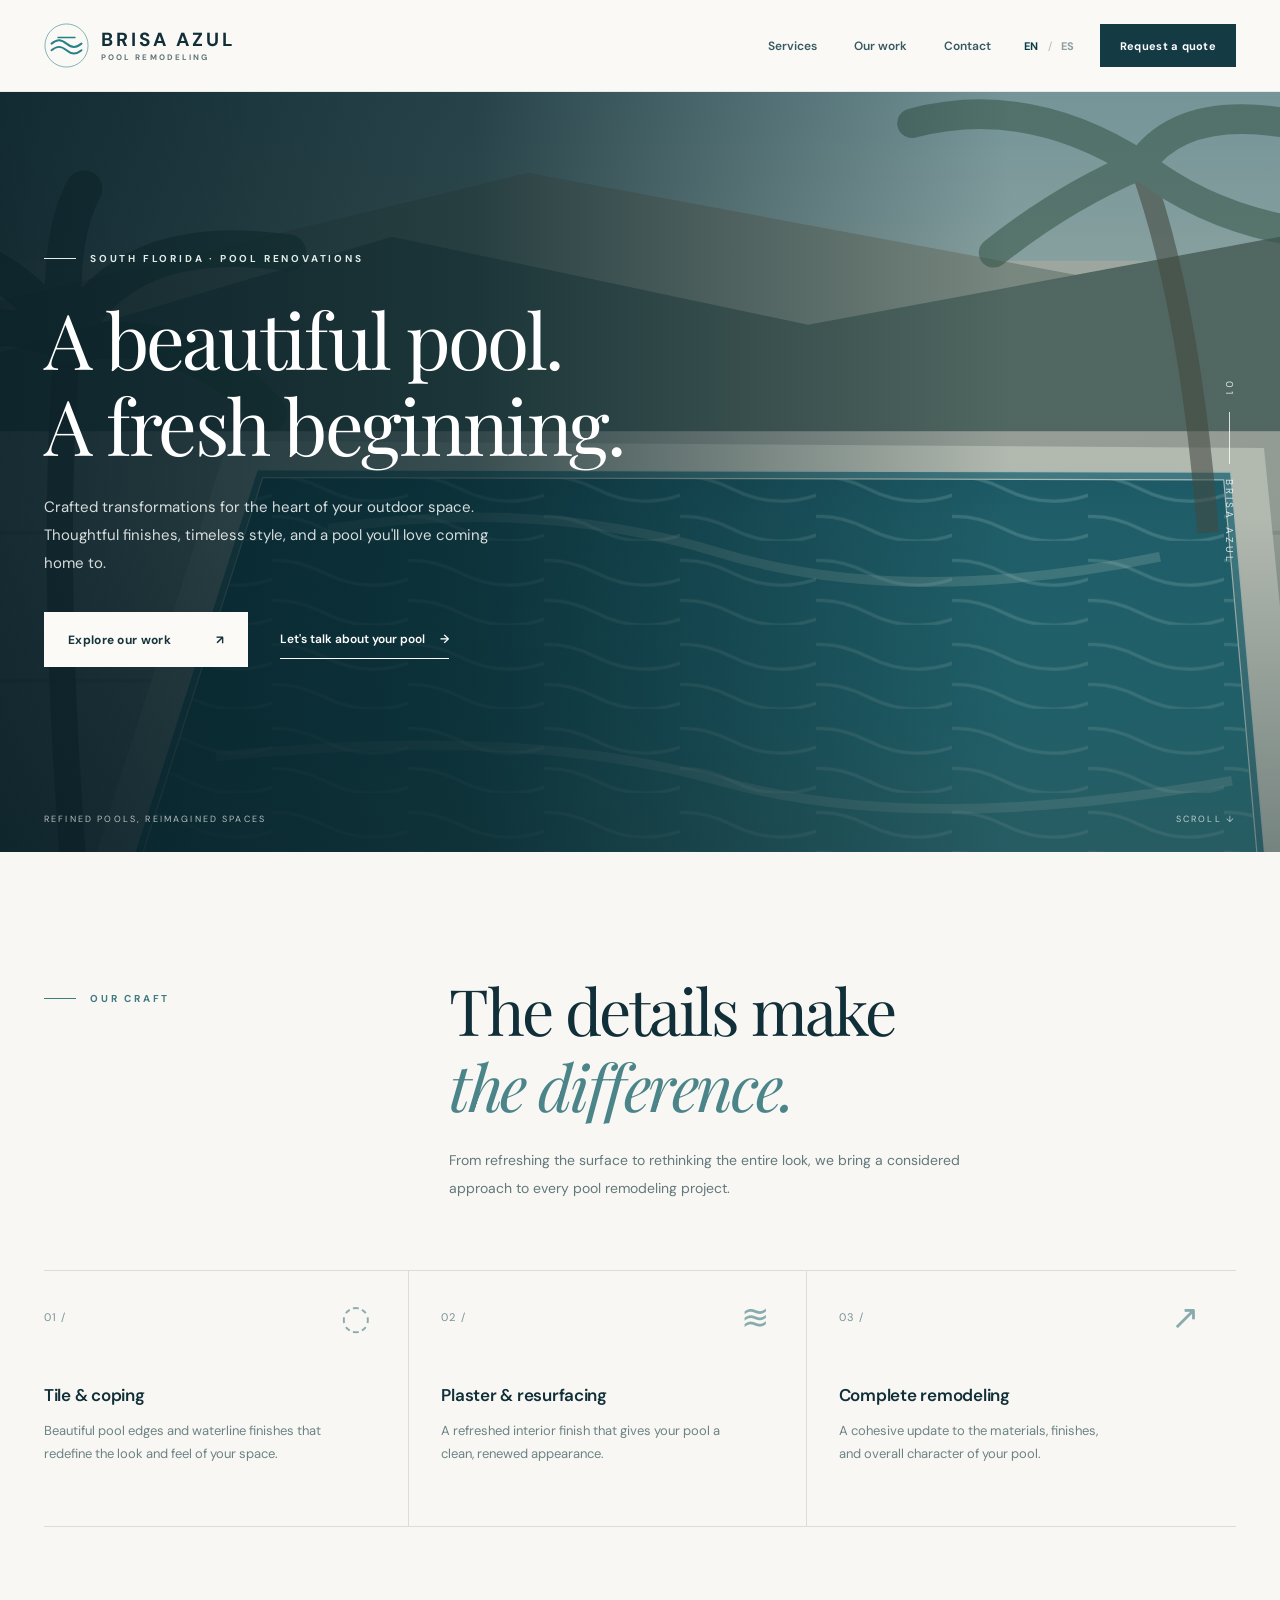
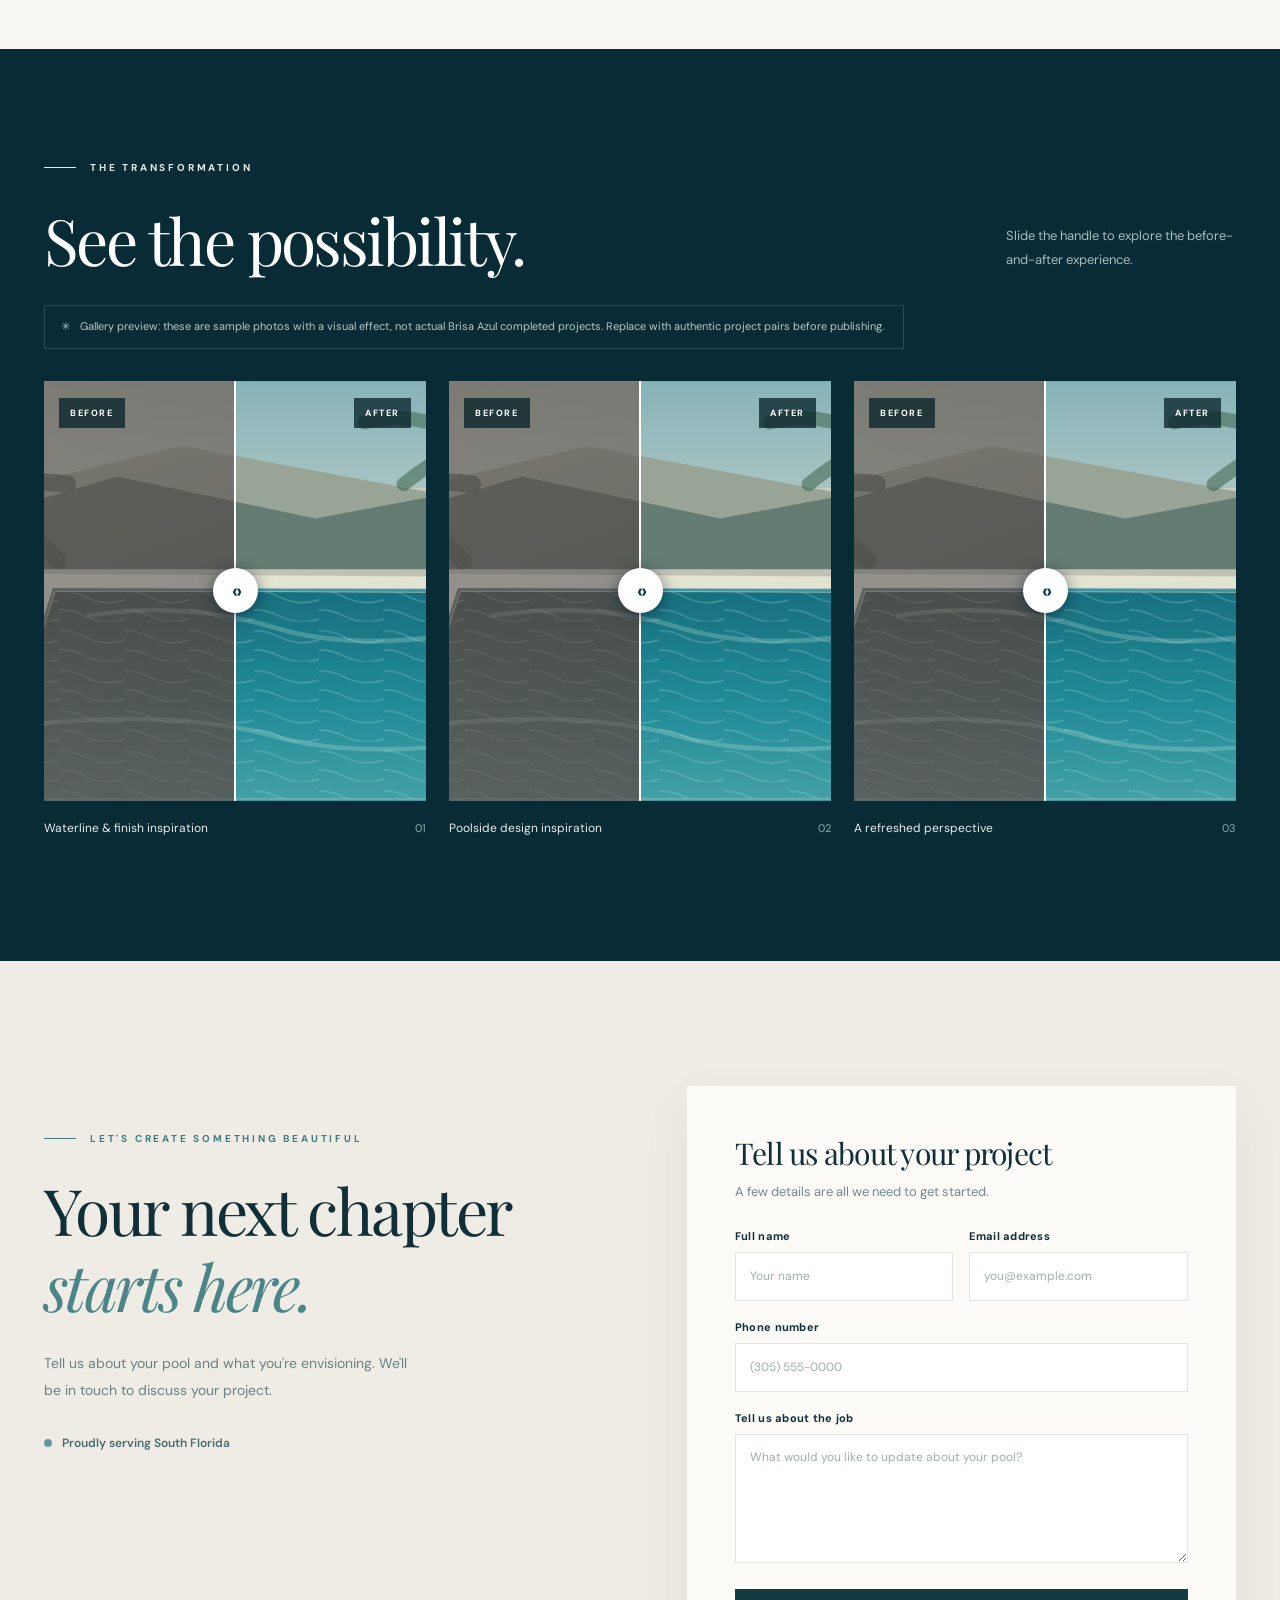
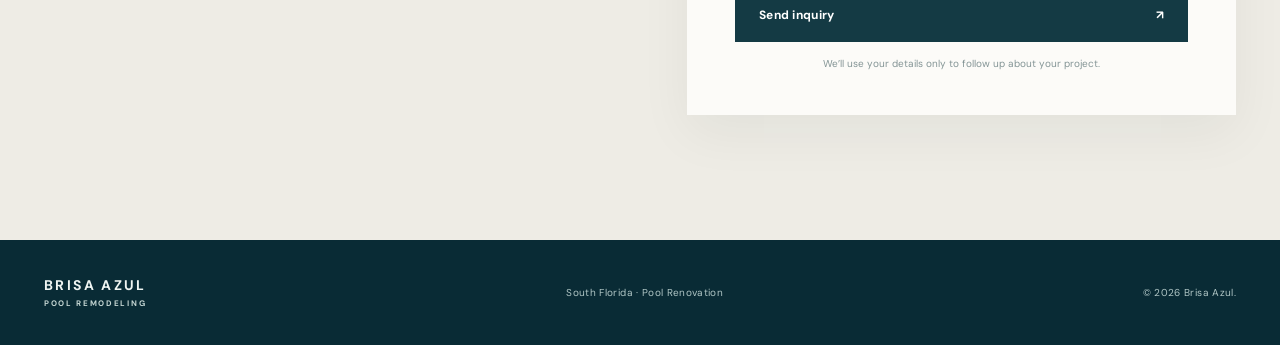
==== index.html @ 08670706 "Add files via upload" ====
<!doctype html>
<html lang="en">
<head>
  <meta charset="utf-8">
  <meta name="viewport" content="width=device-width,initial-scale=1,viewport-fit=cover">
  <meta name="theme-color" content="#102f39">
  <meta name="description" content="Brisa Azul Pool Remodeling — pool tile, coping, plaster, resurfacing and renovations in South Florida. Request a quote for your next pool project.">
  <meta property="og:title" content="Brisa Azul | Pool Remodeling in South Florida">
  <meta property="og:description" content="Beautifully renewed pools. Tile, coping, plaster and complete pool remodeling in South Florida.">
  <title>Brisa Azul | Pool Remodeling · South Florida</title>
  <link rel="preconnect" href="https://fonts.googleapis.com">
  <link rel="preconnect" href="https://fonts.gstatic.com" crossorigin>
  <link href="https://fonts.googleapis.com/css2?family=DM+Sans:wght@400;500;600;700&family=Manrope:wght@400;500;600;700&family=Playfair+Display:wght@400;500;600&display=swap" rel="stylesheet">
  <link rel="stylesheet" href="styles.css">
  <script defer src="script.js"></script>
</head>
<body>
  <a class="skip" href="#main" data-i18n="skip">Skip to content</a>
  <header class="site-header" id="top">
    <div class="shell header-inner">
      <a class="brand" href="#top" aria-label="Brisa Azul Pool Remodeling — home">
        <span class="brand-icon" aria-hidden="true">
          <svg viewBox="0 0 48 48" fill="none"><circle cx="24" cy="24" r="23" stroke="currentColor" stroke-width="1" opacity=".6"/><path d="M8 22c6-4.7 10-4.7 16 0s10 4.7 16 0M8 29c6-4.7 10-4.7 16 0s10 4.7 16 0" stroke="currentColor" stroke-width="2.1" stroke-linecap="round"/><path d="M15 15.5h18" stroke="currentColor" stroke-width="1.6" stroke-linecap="round"/></svg>
        </span>
        <span class="brand-text"><strong>BRISA AZUL</strong><small>POOL REMODELING</small></span>
      </a>
      <nav class="nav-links" aria-label="Main navigation">
        <a href="#services" data-i18n="navServices">Services</a>
        <a href="#work" data-i18n="navWork">Our work</a>
        <a href="#contact" data-i18n="navContact">Contact</a>
      </nav>
      <div class="header-actions">
        <div class="language-switch" role="group" aria-label="Language / Idioma">
          <button type="button" class="lang-btn is-current" data-lang="en" aria-pressed="true" title="English">EN</button>
          <span aria-hidden="true">/</span>
          <button type="button" class="lang-btn" data-lang="es" aria-pressed="false" title="Español">ES</button>
        </div>
        <a class="button button-small button-dark header-quote" href="#contact" data-i18n="ctaQuote">Request a quote <span aria-hidden="true">↗</span></a>
      </div>
    </div>
  </header>

  <main id="main">
    <section class="hero" aria-labelledby="hero-title">
      <div class="hero-photo" role="img" aria-label="Beautiful outdoor swimming pool, sample photography"></div>
      <div class="hero-shade"></div>
      <div class="shell hero-inner">
        <div class="hero-copy">
          <p class="eyebrow eyebrow-light"><span class="eyebrow-line"></span><span data-i18n="heroEyebrow">SOUTH FLORIDA · POOL RENOVATIONS</span></p>
          <h1 id="hero-title" data-i18n="heroTitle">A beautiful pool.<br>A fresh beginning.</h1>
          <p class="hero-desc" data-i18n="heroDesc">Crafted transformations for the heart of your outdoor space. Thoughtful finishes, timeless style, and a pool you'll love coming home to.</p>
          <div class="hero-buttons">
            <a class="button button-white" href="#work"><span data-i18n="heroExplore">Explore our work</span><span class="arrow" aria-hidden="true">↗</span></a>
            <a class="text-link text-link-light" href="#contact"><span data-i18n="heroDiscuss">Let's talk about your pool</span><span aria-hidden="true">→</span></a>
          </div>
        </div>
        <div class="hero-side" aria-hidden="true"><span>01</span><span class="vertical-rule"></span><span>BRISA AZUL</span></div>
      </div>
      <div class="hero-bottom shell"><span data-i18n="heroBottom">REFINED POOLS, REIMAGINED SPACES</span><span aria-hidden="true">SCROLL ↓</span></div>
    </section>

    <section class="intro-section" id="services" aria-labelledby="services-title">
      <div class="shell">
        <div class="intro-grid">
          <div><p class="eyebrow dark-eyebrow"><span class="eyebrow-line"></span><span data-i18n="servicesEyebrow">OUR CRAFT</span></p></div>
          <div><h2 class="serif-heading" id="services-title" data-i18n="servicesTitle">The details make<br><em>the difference.</em></h2><p class="intro-body" data-i18n="servicesIntro">From refreshing the surface to rethinking the entire look, we bring a considered approach to every pool remodeling project.</p></div>
        </div>
        <div class="service-grid">
          <article class="service-card"><span class="service-number">01 /</span><span class="service-mark" aria-hidden="true">◌</span><h3 data-i18n="service1">Tile &amp; coping</h3><p data-i18n="service1Desc">Beautiful pool edges and waterline finishes that redefine the look and feel of your space.</p></article>
          <article class="service-card"><span class="service-number">02 /</span><span class="service-mark" aria-hidden="true">≋</span><h3 data-i18n="service2">Plaster &amp; resurfacing</h3><p data-i18n="service2Desc">A refreshed interior finish that gives your pool a clean, renewed appearance.</p></article>
          <article class="service-card"><span class="service-number">03 /</span><span class="service-mark" aria-hidden="true">↗</span><h3 data-i18n="service3">Complete remodeling</h3><p data-i18n="service3Desc">A cohesive update to the materials, finishes, and overall character of your pool.</p></article>
        </div>
      </div>
    </section>

    <section class="work-section" id="work" aria-labelledby="work-title">
      <div class="shell">
        <div class="work-heading"><div><p class="eyebrow eyebrow-light"><span class="eyebrow-line"></span><span data-i18n="workEyebrow">THE TRANSFORMATION</span></p><h2 class="serif-heading heading-light" id="work-title" data-i18n="workTitle">See the possibility.</h2></div><p data-i18n="workSubtitle">Slide the handle to explore the before-and-after experience.</p></div>
        <p class="demo-note" role="note"><span aria-hidden="true">✳</span><span data-i18n="demoNote">Gallery preview: these are sample photos with a visual effect, not actual Brisa Azul completed projects. Replace with authentic project pairs before publishing.</span></p>
        <div class="project-grid">
          <article class="project-card">
            <div class="comparison" style="--split:50%" data-comparison>
              <img class="after-photo" src="https://images.unsplash.com/photo-1576013551627-0cc20b96c2a7?w=1100&auto=format&fit=crop&q=82" alt="Example outdoor pool photo, visually enhanced illustration" loading="lazy" data-i18n-alt="afterAlt">
              <div class="before-clip"><img src="https://images.unsplash.com/photo-1576013551627-0cc20b96c2a7?w=1100&auto=format&fit=crop&q=82" alt="Same sample pool photo with faded before-style visual filter" loading="lazy" data-i18n-alt="beforeAlt"></div>
              <span class="image-chip chip-before" data-i18n="before">BEFORE</span><span class="image-chip chip-after" data-i18n="after">AFTER</span>
              <div class="compare-divider" aria-hidden="true"><span class="compare-handle">‹ ›</span></div>
              <input class="compare-range" type="range" min="0" max="100" value="50" aria-label="Swipe to compare the before and after sample" data-i18n-aria="rangeLabel">
            </div>
            <div class="project-caption"><span data-i18n="project1">Waterline &amp; finish inspiration</span><span class="project-no">01</span></div>
          </article>
          <article class="project-card">
            <div class="comparison" style="--split:50%" data-comparison>
              <img class="after-photo" src="https://images.unsplash.com/photo-1575429198097-0414ec08e8cd?w=1100&auto=format&fit=crop&q=82" alt="Example clean turquoise pool photo" loading="lazy" data-i18n-alt="afterAlt">
              <div class="before-clip"><img src="https://images.unsplash.com/photo-1575429198097-0414ec08e8cd?w=1100&auto=format&fit=crop&q=82" alt="Same sample pool photo with faded before-style visual filter" loading="lazy" data-i18n-alt="beforeAlt"></div>
              <span class="image-chip chip-before" data-i18n="before">BEFORE</span><span class="image-chip chip-after" data-i18n="after">AFTER</span>
              <div class="compare-divider" aria-hidden="true"><span class="compare-handle">‹ ›</span></div>
              <input class="compare-range" type="range" min="0" max="100" value="50" aria-label="Swipe to compare the before and after sample" data-i18n-aria="rangeLabel">
            </div>
            <div class="project-caption"><span data-i18n="project2">Poolside design inspiration</span><span class="project-no">02</span></div>
          </article>
          <article class="project-card">
            <div class="comparison" style="--split:50%" data-comparison>
              <img class="after-photo" src="https://images.unsplash.com/photo-1572331165267-854da2b10ccc?w=1100&auto=format&fit=crop&q=82" alt="Example resort-style pool photo" loading="lazy" data-i18n-alt="afterAlt">
              <div class="before-clip"><img src="https://images.unsplash.com/photo-1572331165267-854da2b10ccc?w=1100&auto=format&fit=crop&q=82" alt="Same sample pool photo with faded before-style visual filter" loading="lazy" data-i18n-alt="beforeAlt"></div>
              <span class="image-chip chip-before" data-i18n="before">BEFORE</span><span class="image-chip chip-after" data-i18n="after">AFTER</span>
              <div class="compare-divider" aria-hidden="true"><span class="compare-handle">‹ ›</span></div>
              <input class="compare-range" type="range" min="0" max="100" value="50" aria-label="Swipe to compare the before and after sample" data-i18n-aria="rangeLabel">
            </div>
            <div class="project-caption"><span data-i18n="project3">A refreshed perspective</span><span class="project-no">03</span></div>
          </article>
        </div>
      </div>
    </section>

    <section class="contact-section" id="contact" aria-labelledby="contact-title">
      <div class="shell contact-grid">
        <div class="contact-copy"><p class="eyebrow dark-eyebrow"><span class="eyebrow-line"></span><span data-i18n="contactEyebrow">LET'S CREATE SOMETHING BEAUTIFUL</span></p><h2 class="serif-heading" id="contact-title" data-i18n="contactTitle">Your next chapter<br><em>starts here.</em></h2><p data-i18n="contactIntro">Tell us about your pool and what you're envisioning. We'll be in touch to discuss your project.</p><div class="region-pill"><span class="region-dot"></span><span data-i18n="region">Proudly serving South Florida</span></div></div>
        <div class="form-panel">
          <h3 data-i18n="formTitle">Tell us about your project</h3>
          <p class="form-subtitle" data-i18n="formSub">A few details are all we need to get started.</p>
          <form id="contact-form" name="pool-inquiry" method="POST" action="/thank-you.html" data-netlify="true" netlify-honeypot="bot-field">
            <input type="hidden" name="form-name" value="pool-inquiry">
            <input type="hidden" name="language" id="contact-language" value="en">
            <p class="hidden-field"><label>Don't fill this out <input name="bot-field" tabindex="-1" autocomplete="off"></label></p>
            <div class="form-row">
              <div class="form-field"><label for="name" data-i18n="labelName">Full name</label><input id="name" name="name" autocomplete="name" type="text" required maxlength="120" data-i18n-placeholder="placeholderName" placeholder="Your name"></div>
              <div class="form-field"><label for="email" data-i18n="labelEmail">Email address</label><input id="email" name="email" autocomplete="email" type="email" required maxlength="254" data-i18n-placeholder="placeholderEmail" placeholder="you@example.com"></div>
            </div>
            <div class="form-field"><label for="phone" data-i18n="labelPhone">Phone number</label><input id="phone" name="phone" type="tel" autocomplete="tel" inputmode="tel" required minlength="7" maxlength="30" data-i18n-placeholder="placeholderPhone" placeholder="(305) 555-0000"></div>
            <div class="form-field"><label for="details" data-i18n="labelDetails">Tell us about the job</label><textarea id="details" name="description" rows="5" required minlength="10" maxlength="3000" data-i18n-placeholder="placeholderDetails" placeholder="What would you like to update about your pool?"></textarea></div>
            <button type="submit" class="button button-dark submit-button"><span data-i18n="sendRequest">Send inquiry</span><span aria-hidden="true">↗</span></button>
            <p class="form-privacy" data-i18n="formPrivacy">We’ll use your details only to follow up about your project.</p>
            <p id="form-feedback" class="form-feedback" role="status" aria-live="polite" hidden></p>
          </form>
        </div>
      </div>
    </section>
  </main>

  <footer class="site-footer"><div class="shell footer-inner"><a class="footer-brand" href="#top">BRISA AZUL <span>POOL REMODELING</span></a><span data-i18n="footerArea">South Florida · Pool Renovation</span><span class="copyright">© <span id="year"></span> Brisa Azul.</span></div></footer>
  <a class="mobile-sticky-cta" href="#contact"><span data-i18n="mobileCta">Request a quote</span><span aria-hidden="true">↗</span></a>
</body>
</html>
---- styles.css ----
:root{--ink:#112f38;--deep:#092b35;--deeper:#06242e;--teal:#4d8e94;--sand:#f6f4ef;--warm:#edeae2;--muted:#668088;--white:#fff;--serif:'Playfair Display',Georgia,serif;--sans:'DM Sans',system-ui,-apple-system,sans-serif;--max:1200px}*{box-sizing:border-box}html{scroll-behavior:smooth;scroll-padding-top:86px}body{margin:0;background:var(--sand);color:var(--ink);font-family:var(--sans);-webkit-font-smoothing:antialiased}button,input,textarea{font:inherit}button,a{-webkit-tap-highlight-color:transparent}a{color:inherit;text-decoration:none}button{cursor:pointer}img{max-width:100%}.shell{width:min(calc(100% - 88px),var(--max));margin:0 auto}.skip{position:absolute;left:-9999px;top:8px;background:white;color:black;z-index:99;padding:12px}.skip:focus{left:8px}.site-header{position:relative;background:#faf9f5;z-index:30;border-bottom:1px solid rgba(23,65,70,.09)}.header-inner{height:91px;display:flex;align-items:center;justify-content:space-between;gap:32px}.brand{display:inline-flex;align-items:center;gap:12px;flex-shrink:0}.brand-icon{color:#267f89;width:45px;height:45px;display:block}.brand-icon svg{width:100%;height:100%}.brand-text{display:flex;flex-direction:column;gap:3px}.brand-text strong{font-family:var(--sans);font-weight:700;font-size:19px;line-height:1;letter-spacing:.155em}.brand-text small{letter-spacing:.26em;font-size:8px;font-weight:700;color:#60757a}.nav-links{display:flex;align-items:center;gap:37px;margin-left:auto}.nav-links a{font-size:12px;font-weight:600;color:#385962;transition:color .2s}.nav-links a:hover{color:#1b8990}.header-actions{display:flex;align-items:center;gap:24px}.language-switch{display:flex;align-items:center;gap:8px;color:#abb9b8;font-size:11px}.lang-btn{border:0;background:transparent;padding:9px 1px;color:#8c9d9d;font-weight:700;letter-spacing:.05em;font-size:11px}.lang-btn.is-current{color:#073d49}.lang-btn:focus-visible,.nav-links a:focus-visible,a:focus-visible,button:focus-visible,input:focus-visible,textarea:focus-visible{outline:3px solid #67bbc1;outline-offset:4px}.button{display:inline-flex;align-items:center;justify-content:space-between;gap:27px;min-height:55px;padding:0 23px;font-size:12px;font-weight:700;letter-spacing:.025em;border:1px solid transparent;transition:background .2s,color .2s,transform .2s}.button:hover{transform:translateY(-1px)}.button-small{min-height:43px;padding:0 19px;font-size:11px;gap:19px}.button-dark{background:#143a44;color:white}.button-dark:hover{background:#27656a}.button-white{background:#fcfaf6;color:#16343c;min-width:204px}.button-white:hover{background:#e0f2ee}.hero{height:min(760px,calc(100svh - 91px));min-height:620px;background:#153944;position:relative;color:white;overflow:hidden}.hero-photo{position:absolute;inset:0;background-image:url('https://images.unsplash.com/photo-1572331165267-854da2b10ccc?w=2200&auto=format&fit=crop&q=85'),url('pool-fallback.svg');background-position:50% 46%;background-size:cover;filter:saturate(.81) contrast(1.03)}.hero-shade{position:absolute;inset:0;background:linear-gradient(90deg,rgba(5,28,36,.91) 0%,rgba(5,32,39,.77) 37%,rgba(5,35,40,.23) 79%),linear-gradient(0deg,rgba(5,32,39,.35),transparent 44%)}.hero-inner{height:100%;display:flex;align-items:center;justify-content:space-between;position:relative}.hero-copy{max-width:720px;margin-top:-25px}.eyebrow{display:flex;gap:14px;align-items:center;font-size:10px;letter-spacing:.28em;font-weight:700;margin:0 0 30px}.eyebrow-line{width:32px;height:1px;display:inline-block;background:currentColor;flex-shrink:0}.eyebrow-light{color:#e0ece8}.dark-eyebrow{color:#3f7b80}.hero h1{font-family:var(--serif);font-size:clamp(56px,6vw,91px);letter-spacing:-.035em;font-weight:400;line-height:1.13;margin:0 0 26px}.hero-desc{font-size:15px;line-height:1.85;max-width:465px;font-weight:400;color:rgba(255,255,255,.83);margin:0}.hero-buttons{display:flex;align-items:center;gap:32px;margin-top:35px}.text-link{font-size:12px;font-weight:600;display:inline-flex;align-items:center;gap:15px;padding:11px 0;border-bottom:1px solid currentColor}.text-link-light{color:white}.hero-side{font-size:10px;letter-spacing:.3em;display:flex;align-items:center;gap:15px;writing-mode:vertical-rl;opacity:.8}.hero-side .vertical-rule{height:52px;width:1px;background:white}.hero-bottom{position:absolute;bottom:27px;left:50%;transform:translateX(-50%);font-size:9px;letter-spacing:.24em;display:flex;justify-content:space-between;color:rgba(255,255,255,.7)}.intro-section{padding:120px 0 122px;background:#f8f7f3}.intro-grid{display:grid;grid-template-columns:34% 66%;align-items:start;margin-bottom:68px}.intro-grid .eyebrow{margin-top:20px}.serif-heading{font-family:var(--serif);font-size:clamp(41px,5vw,66px);line-height:1.19;font-weight:400;letter-spacing:-.04em;margin:0}.serif-heading em{font-weight:400;color:#4b8589}.intro-body{max-width:520px;color:#63787b;font-size:14px;line-height:1.95;margin:23px 0 0}.service-grid{display:grid;grid-template-columns:repeat(3,1fr);border-top:1px solid #d8dedb;border-bottom:1px solid #d8dedb}.service-card{padding:34px 40px 34px 0;min-height:255px;position:relative}.service-card:not(:last-child){border-right:1px solid #d8dedb;margin-right:32px}.service-number{color:#789396;font-size:11px;letter-spacing:.1em}.service-mark{font-family:Georgia,serif;position:absolute;top:26px;right:37px;font-size:34px;font-weight:400;color:#88abad}.service-card h3{font-size:17px;letter-spacing:-.015em;margin:58px 0 13px;font-weight:600}.service-card p{font-size:13px;line-height:1.8;color:#6c8385;max-width:280px;margin:0}.work-section{background:var(--deep);color:white;padding:112px 0 125px}.work-heading{display:flex;justify-content:space-between;align-items:end;gap:45px}.work-heading .eyebrow{margin-bottom:28px}.heading-light{color:#fff}.work-heading>p{font-size:13px;line-height:1.8;color:#a6bdbd;max-width:230px;margin:0 0 7px}.demo-note{font-size:11px;line-height:1.6;color:#b4cbcb;margin:27px 0 0;padding:12px 16px;border:1px solid rgba(255,255,255,.14);display:flex;gap:10px;align-items:start;max-width:860px}.demo-note>span:first-child{color:#a3c8c7}.project-grid{display:grid;grid-template-columns:repeat(3,1fr);gap:23px;margin-top:32px}.comparison{position:relative;overflow:hidden;aspect-ratio:4/4.4;background:#416d73;--split:50%;isolation:isolate;user-select:none}.comparison>img,.before-clip img{height:100%;width:100%;object-fit:cover;display:block;position:absolute;inset:0}.after-photo{filter:saturate(1.04)}.before-clip{position:absolute;inset:0;clip-path:inset(0 calc(100% - var(--split)) 0 0);z-index:1}.before-clip img{filter:grayscale(.66) sepia(.2) saturate(.48) contrast(.78) brightness(.77)}.before-clip:after{content:"";position:absolute;inset:0;pointer-events:none;background:linear-gradient(160deg,rgba(110,99,73,.18),rgba(17,36,38,.23))}.image-chip{position:absolute;z-index:3;top:17px;color:white;background:rgba(4,31,39,.74);font-size:9px;letter-spacing:.18em;font-weight:700;padding:9px 11px;pointer-events:none}.chip-before{left:15px}.chip-after{right:15px}.compare-divider{position:absolute;z-index:4;top:0;bottom:0;left:var(--split);width:2px;transform:translateX(-1px);background:white;pointer-events:none;display:flex;align-items:center;justify-content:center}.compare-handle{width:45px;height:45px;border-radius:50%;background:white;color:#0b404b;display:grid;place-items:center;flex-shrink:0;font:700 20px/1 var(--sans);letter-spacing:-.17em;box-shadow:0 3px 15px #1239}.compare-range{position:absolute;z-index:5;inset:0;width:100%;height:100%;margin:0;opacity:0;cursor:ew-resize;touch-action:pan-y}.project-caption{display:flex;justify-content:space-between;align-items:center;color:#e6eeeb;font-size:12px;gap:12px;margin-top:19px}.project-no{color:#8fadae;font-size:11px}.contact-section{background:#eeece5;padding:125px 0}.contact-grid{display:grid;grid-template-columns:1fr 1.05fr;gap:min(10vw,120px);align-items:start}.contact-copy{padding-top:46px}.contact-copy .eyebrow{margin-bottom:27px}.contact-copy>p:not(.eyebrow){max-width:375px;color:#6c8182;font-size:14px;line-height:1.9;margin:26px 0 32px}.region-pill{font-size:12px;color:#496c70;display:flex;align-items:center;gap:10px;font-weight:600}.region-dot{width:8px;height:8px;background:#629ca2;border-radius:50%}.form-panel{background:#fcfbf8;padding:47px 48px 43px;box-shadow:0 18px 50px rgba(20,42,43,.055)}.form-panel h3{font-family:var(--serif);font-size:30px;font-weight:400;letter-spacing:-.025em;margin:0 0 10px}.form-subtitle{font-size:13px;color:#758889;margin:0 0 29px}.form-row{display:grid;grid-template-columns:1fr 1fr;gap:16px}.form-field{margin-bottom:19px}.form-field label{font-size:11px;font-weight:700;letter-spacing:.025em;display:block;margin-bottom:9px}.form-field input,.form-field textarea{width:100%;border:1px solid #e0e5e1;background:#fff;padding:14px 14px;min-height:49px;border-radius:0;font-size:12px;color:#173d43;outline:0;transition:border-color .2s,box-shadow .2s}.form-field textarea{resize:vertical;min-height:129px}.form-field input:focus,.form-field textarea:focus{border-color:#5da4a8;box-shadow:0 0 0 3px rgba(93,164,168,.13)}.form-field input::placeholder,.form-field textarea::placeholder{color:#9faeac}.submit-button{width:100%;margin-top:2px;min-height:53px}.form-privacy{font-size:10px;color:#839495;line-height:1.6;text-align:center;margin:14px 0 0}.form-feedback{background:#e9f4f2;border:1px solid #80b7b4;padding:14px;color:#194a50;font-size:12px;line-height:1.6}.hidden-field{position:absolute;left:-9999px}.site-footer{background:#092b35;color:#eff5f2}.footer-inner{min-height:105px;display:flex;align-items:center;justify-content:space-between;gap:20px}.footer-brand{font-size:14px;font-weight:700;letter-spacing:.17em}.footer-brand span{display:block;font-size:8px;letter-spacing:.21em;margin-top:4px;color:#c4d5d2}.footer-inner>span{font-size:10px;color:#b1c7c6;letter-spacing:.035em}.mobile-sticky-cta{display:none}.thankyou-page{min-height:100svh;display:flex;flex-direction:column}.thankyou-main{flex:1;display:grid;place-items:center;padding:80px 22px;text-align:center}.thankyou-main .serif-heading{margin-bottom:22px}.thankyou-main p{color:#5e7b80;max-width:430px;line-height:1.8;margin:0 auto 28px}.back-button{margin:auto}.thankyou-page .footer-inner{min-height:70px}@media(max-width:1100px){.shell{width:min(calc(100% - 52px),var(--max))}.header-inner{gap:20px}.nav-links{gap:20px}.header-actions{gap:15px}.service-card:not(:last-child){margin-right:20px}.service-card{padding-right:18px}.contact-grid{gap:50px}.form-panel{padding:40px 32px}}@media(max-width:800px){.header-inner{height:76px}.brand-icon{width:39px;height:39px}.brand-text strong{font-size:16px}.brand-text small{font-size:7px}.nav-links{display:none}.header-quote{min-height:40px;padding:0 13px}.header-actions{gap:12px}.hero{min-height:620px;height:min(750px,calc(100svh - 76px))}.hero-shade{background:linear-gradient(90deg,rgba(5,28,36,.88),rgba(5,28,36,.52)),linear-gradient(0deg,rgba(5,28,36,.5),transparent 50%)}.hero-copy{margin-top:0}.hero h1{font-size:clamp(50px,8vw,74px)}.hero-side{display:none}.intro-section,.work-section,.contact-section{padding:85px 0}.intro-grid{grid-template-columns:1fr;gap:14px}.intro-grid .eyebrow{margin:0}.service-grid{grid-template-columns:1fr}.service-card,.service-card:not(:last-child){border-right:0;border-bottom:1px solid #d8dedb;margin-right:0;min-height:0;padding:26px 15px 29px 0}.service-card h3{margin-top:28px}.service-mark{top:24px;right:8px}.service-grid{border-bottom:0}.project-grid{grid-template-columns:repeat(2,minmax(0,1fr))}.work-heading{align-items:start;flex-direction:column;gap:10px}.work-heading>p{max-width:480px}.contact-grid{grid-template-columns:1fr;gap:40px}.contact-copy{padding-top:0}.form-panel{max-width:640px}.footer-inner{flex-wrap:wrap;padding:22px 0}}@media(max-width:580px){html{scroll-padding-top:73px}.shell{width:calc(100% - 36px)}.header-inner{height:73px;gap:8px}.brand{gap:7px}.brand-icon{width:36px;height:36px}.brand-text strong{font-size:14px;letter-spacing:.13em}.brand-text small{font-size:6.7px;letter-spacing:.17em}.header-quote{display:none}.language-switch{gap:7px}.lang-btn{padding:9px 1px;font-size:12px}.hero{min-height:645px;height:calc(100svh - 73px);max-height:760px}.hero-photo{background-position:57% center}.hero-shade{background:linear-gradient(90deg,rgba(4,25,33,.84),rgba(4,25,33,.39)),linear-gradient(0deg,rgba(5,26,33,.62),transparent 60%)}.hero-inner{align-items:center}.hero-copy{margin-top:-18px}.eyebrow{letter-spacing:.18em;font-size:9px;gap:10px;margin-bottom:25px}.eyebrow-line{width:22px}.hero h1{font-size:clamp(46px,11.6vw,64px);line-height:1.15;letter-spacing:-.04em}.hero-desc{font-size:13px;line-height:1.8;max-width:340px}.hero-buttons{flex-direction:column;align-items:flex-start;gap:19px;margin-top:26px}.button-white{min-height:52px}.text-link{font-size:11px}.hero-bottom{bottom:23px;font-size:8px;letter-spacing:.12em}.intro-section,.work-section{padding:76px 0 84px}.contact-section{padding:76px 0 95px}.serif-heading{font-size:clamp(38px,9vw,51px)}.intro-body{font-size:13px}.intro-grid{margin-bottom:36px}.service-card h3{font-size:17px}.work-heading>p{font-size:12px}.demo-note{margin-top:21px;font-size:10px}.project-grid{grid-template-columns:1fr;gap:34px}.comparison{aspect-ratio:5/4.2}.project-caption{margin-top:12px}.form-panel{padding:30px 22px 28px}.form-panel h3{font-size:27px}.form-row{grid-template-columns:1fr;gap:0}.form-field{margin-bottom:15px}.form-field input{min-height:48px}.contact-copy>p:not(.eyebrow){margin:19px 0 22px}.footer-inner{padding:27px 0 102px;align-items:flex-start;gap:16px}.footer-inner>span{font-size:9px}.mobile-sticky-cta{position:fixed;bottom:0;left:0;right:0;z-index:45;display:flex;align-items:center;justify-content:space-between;min-height:61px;padding:0 23px calc(env(safe-area-inset-bottom) / 2);background:#143a44;color:white;box-shadow:0 -7px 25px #0002;font-weight:700;font-size:13px}.contact-section:has(input:focus)~.site-footer~.mobile-sticky-cta{display:none}}@media(prefers-reduced-motion:reduce){html{scroll-behavior:auto}.button,.nav-links a{transition:none}}
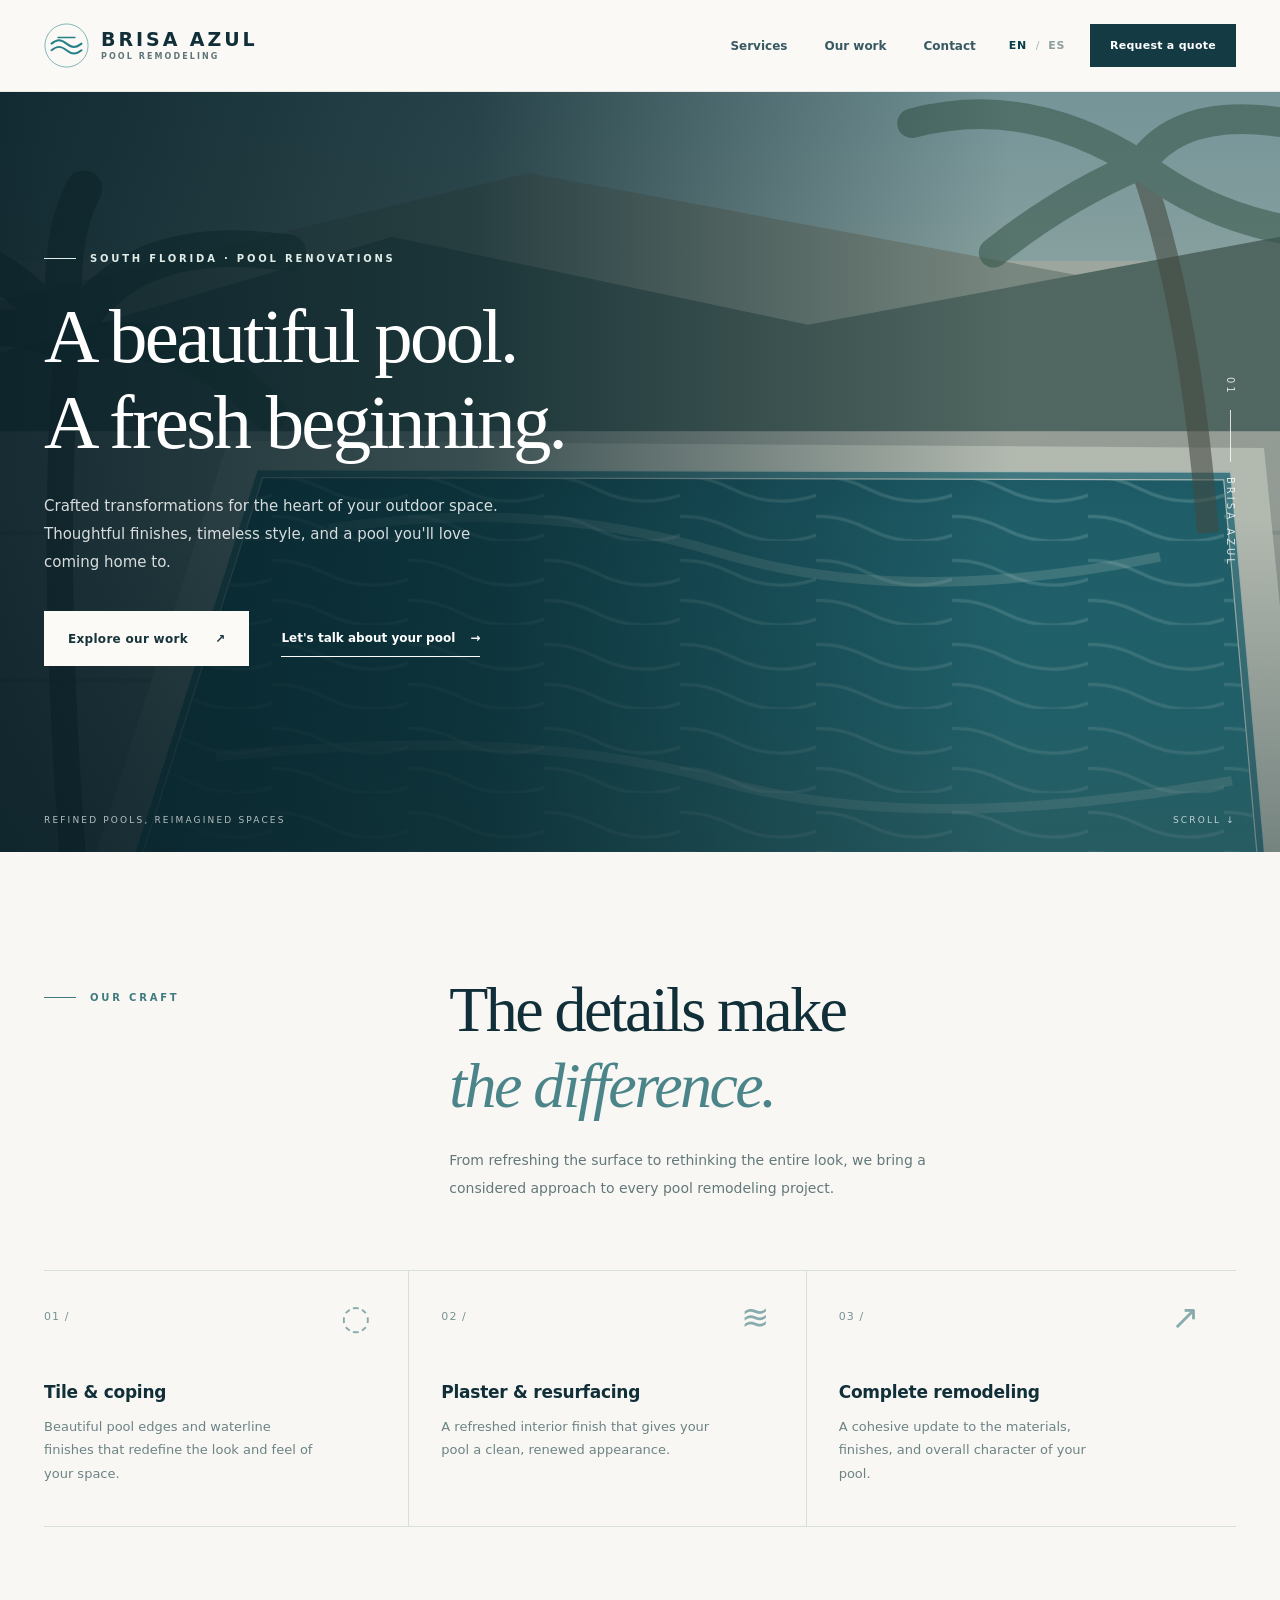
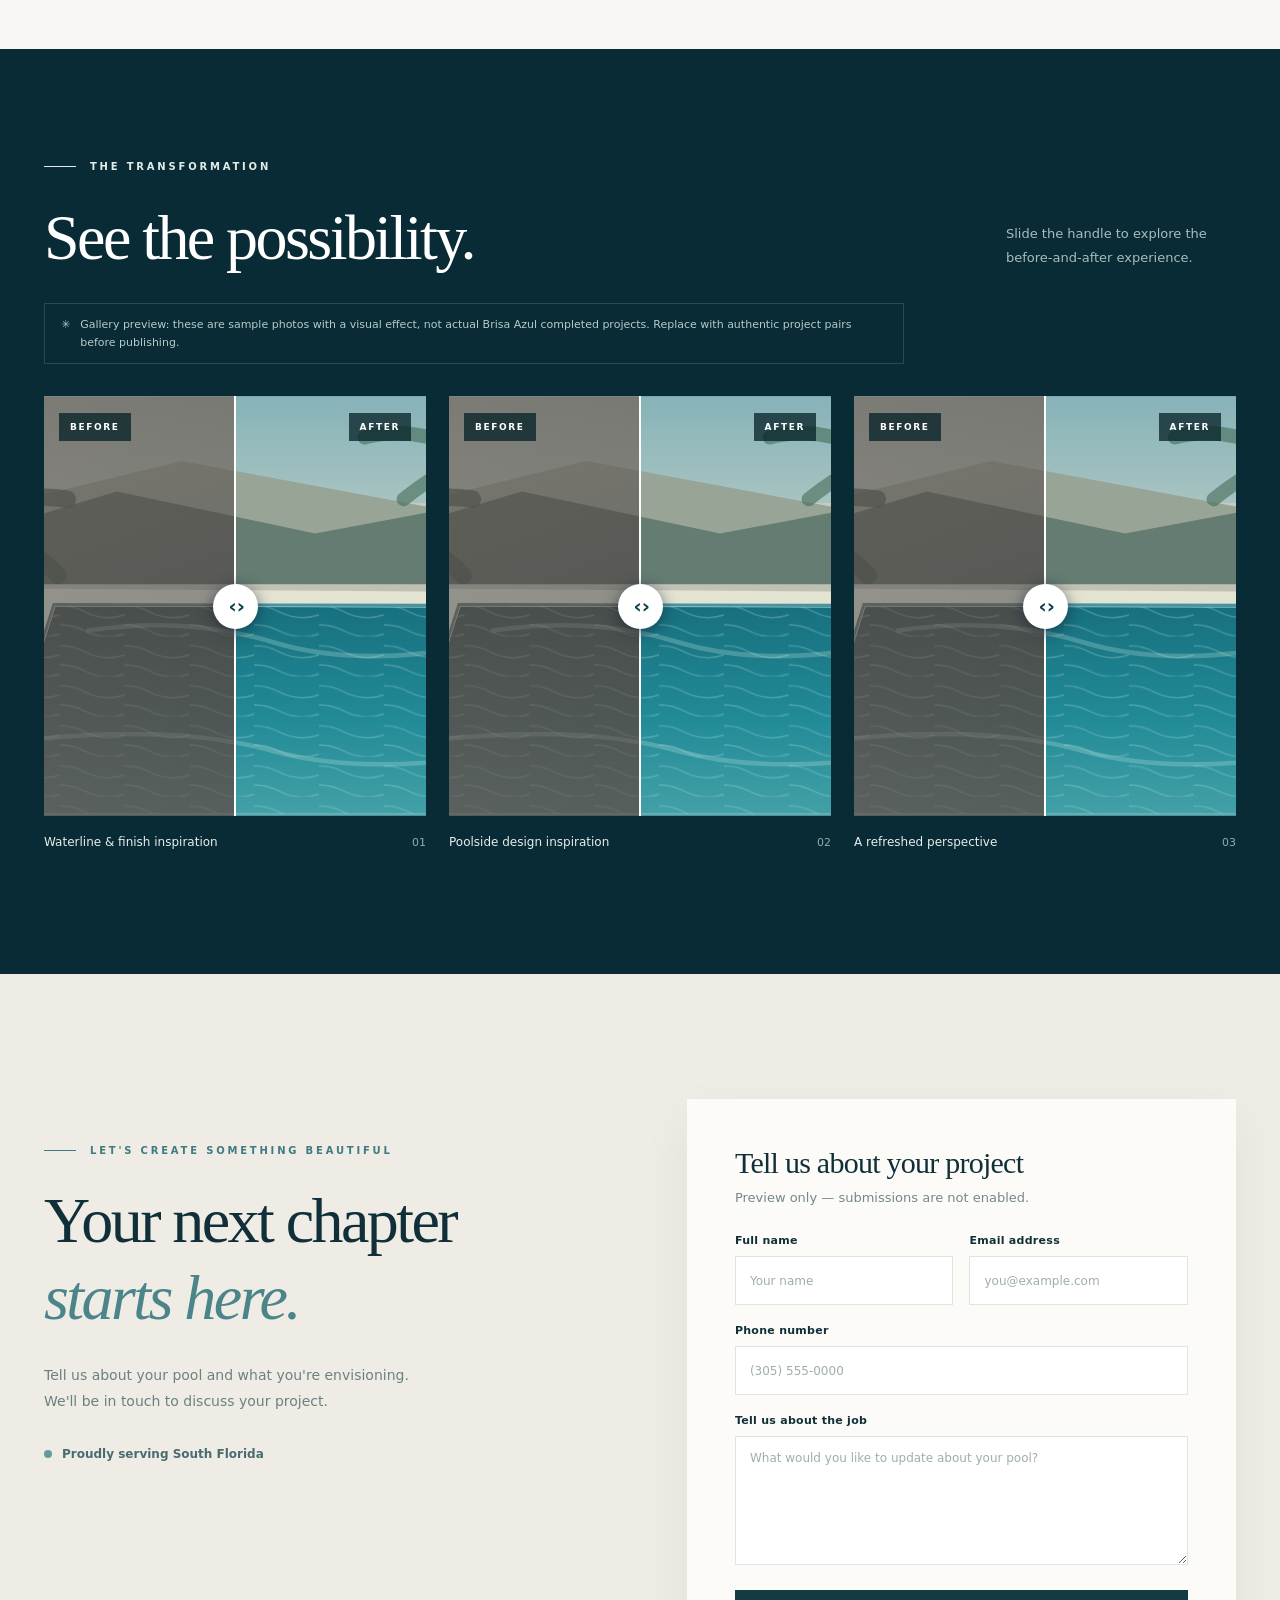
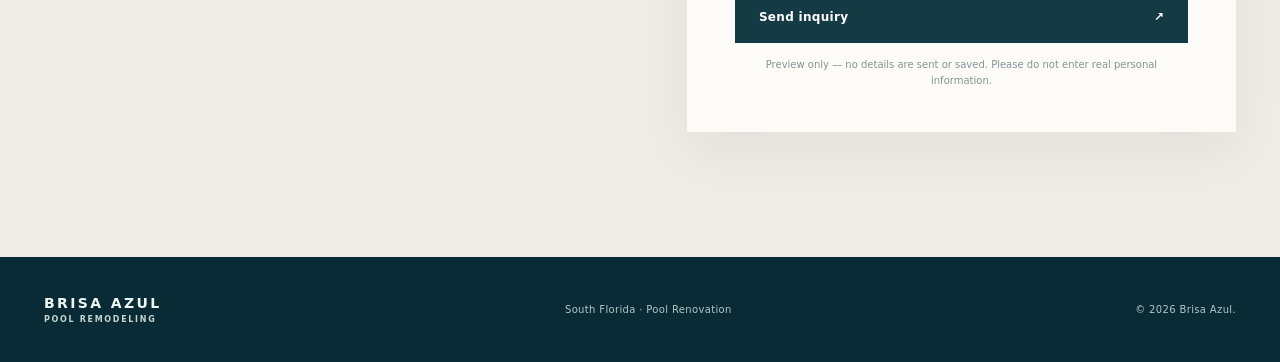
==== commit 5e82ad75: "Security Fixes" ====
--- a/index.html
+++ b/index.html
@@ -3,6 +3,7 @@
 <head>
   <meta charset="utf-8">
   <meta name="viewport" content="width=device-width,initial-scale=1,viewport-fit=cover">
+  <meta http-equiv="Content-Security-Policy" content="default-src 'self'; script-src 'self'; style-src 'self' 'unsafe-inline' https://fonts.googleapis.com; font-src 'self' https://fonts.gstatic.com; img-src 'self' https://images.unsplash.com; connect-src 'none'; object-src 'none'; base-uri 'none'; form-action 'none'; upgrade-insecure-requests">
   <meta name="theme-color" content="#102f39">
   <meta name="description" content="Brisa Azul Pool Remodeling — pool tile, coping, plaster, resurfacing and renovations in South Florida. Request a quote for your next pool project.">
   <meta property="og:title" content="Brisa Azul | Pool Remodeling in South Florida">
@@ -117,9 +118,8 @@
         <div class="contact-copy"><p class="eyebrow dark-eyebrow"><span class="eyebrow-line"></span><span data-i18n="contactEyebrow">LET'S CREATE SOMETHING BEAUTIFUL</span></p><h2 class="serif-heading" id="contact-title" data-i18n="contactTitle">Your next chapter<br><em>starts here.</em></h2><p data-i18n="contactIntro">Tell us about your pool and what you're envisioning. We'll be in touch to discuss your project.</p><div class="region-pill"><span class="region-dot"></span><span data-i18n="region">Proudly serving South Florida</span></div></div>
         <div class="form-panel">
           <h3 data-i18n="formTitle">Tell us about your project</h3>
-          <p class="form-subtitle" data-i18n="formSub">A few details are all we need to get started.</p>
-          <form id="contact-form" name="pool-inquiry" method="POST" action="/thank-you.html" data-netlify="true" netlify-honeypot="bot-field">
-            <input type="hidden" name="form-name" value="pool-inquiry">
+          <p class="form-subtitle" data-i18n="formSub">Preview only — submissions are not enabled.</p>
+          <form id="contact-form" name="pool-inquiry">
             <input type="hidden" name="language" id="contact-language" value="en">
             <p class="hidden-field"><label>Don't fill this out <input name="bot-field" tabindex="-1" autocomplete="off"></label></p>
             <div class="form-row">
@@ -128,8 +128,8 @@
             </div>
             <div class="form-field"><label for="phone" data-i18n="labelPhone">Phone number</label><input id="phone" name="phone" type="tel" autocomplete="tel" inputmode="tel" required minlength="7" maxlength="30" data-i18n-placeholder="placeholderPhone" placeholder="(305) 555-0000"></div>
             <div class="form-field"><label for="details" data-i18n="labelDetails">Tell us about the job</label><textarea id="details" name="description" rows="5" required minlength="10" maxlength="3000" data-i18n-placeholder="placeholderDetails" placeholder="What would you like to update about your pool?"></textarea></div>
-            <button type="submit" class="button button-dark submit-button"><span data-i18n="sendRequest">Send inquiry</span><span aria-hidden="true">↗</span></button>
-            <p class="form-privacy" data-i18n="formPrivacy">We’ll use your details only to follow up about your project.</p>
+            <button type="button" data-demo-submit class="button button-dark submit-button"><span data-i18n="sendRequest">Send inquiry</span><span aria-hidden="true">↗</span></button>
+            <p class="form-privacy" data-i18n="formPrivacy">Preview only — no details are sent or saved. Please do not enter real personal information.</p>
             <p id="form-feedback" class="form-feedback" role="status" aria-live="polite" hidden></p>
           </form>
         </div>
